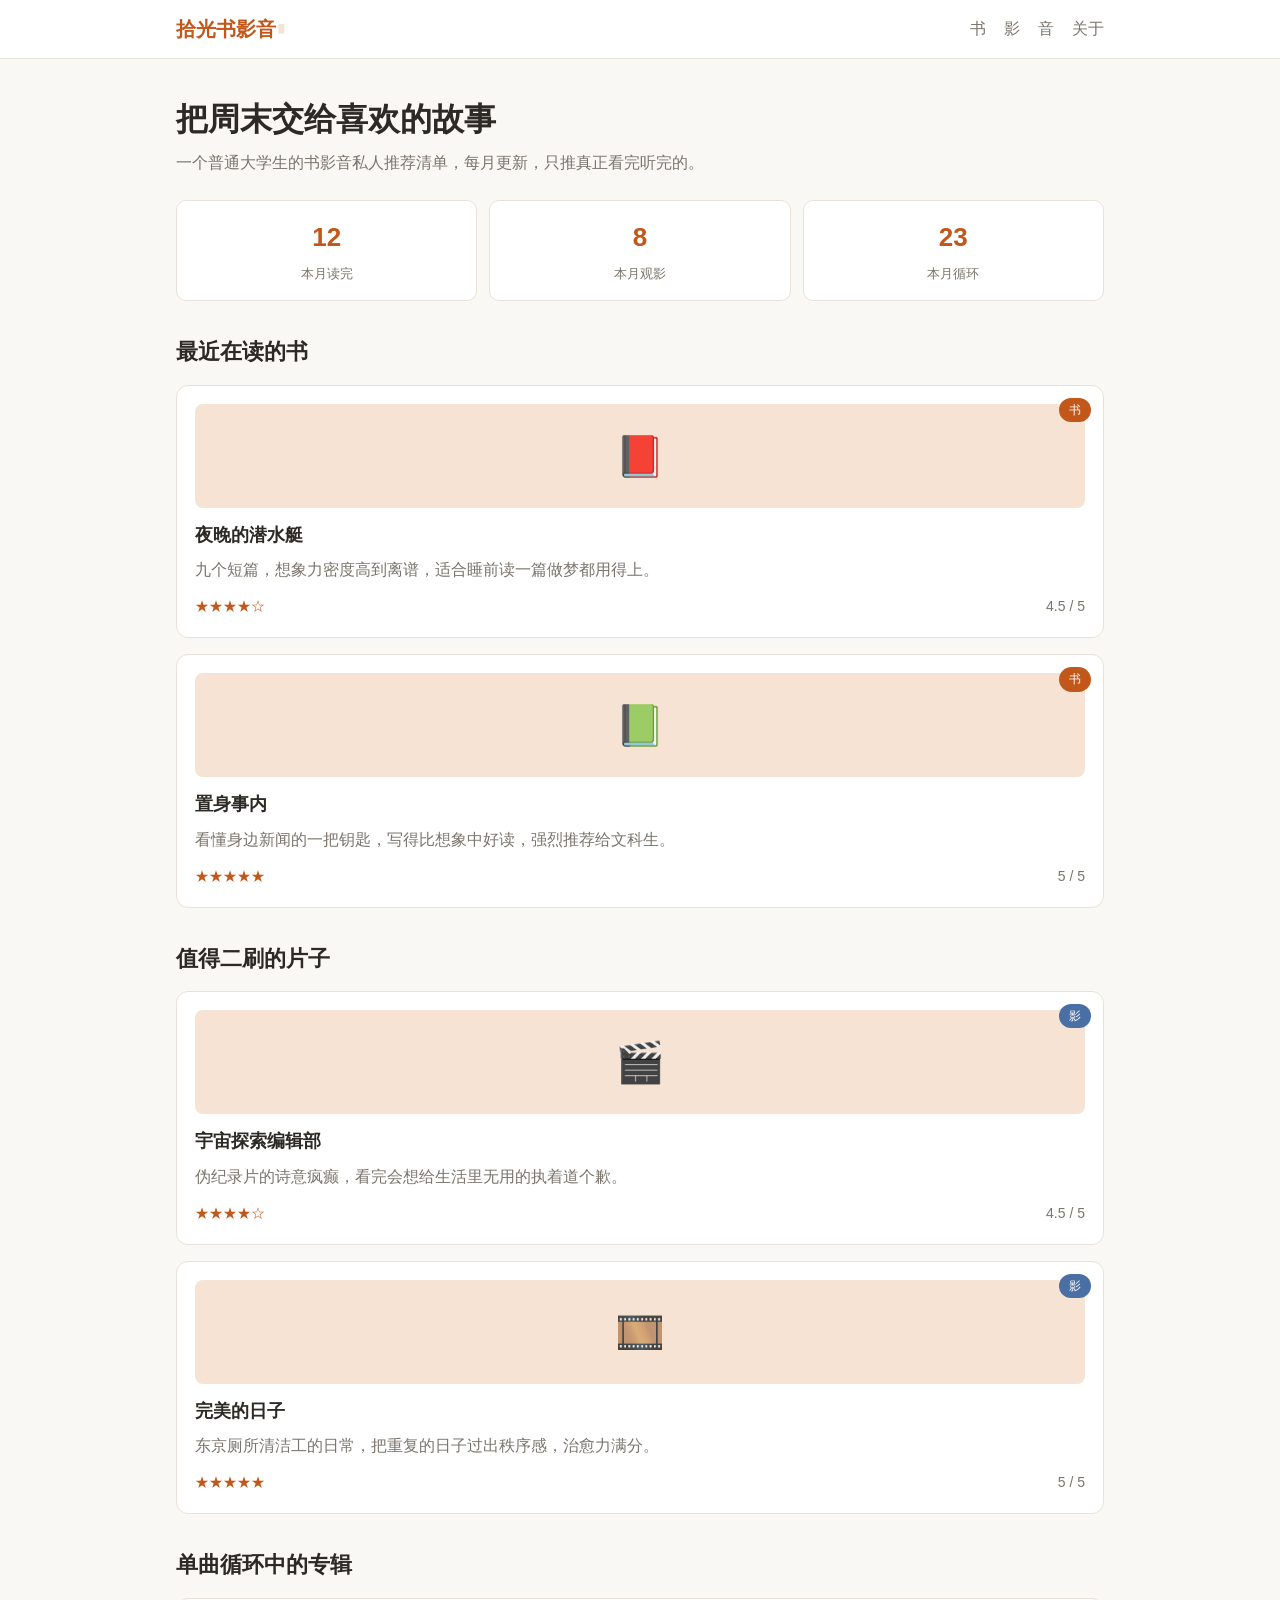
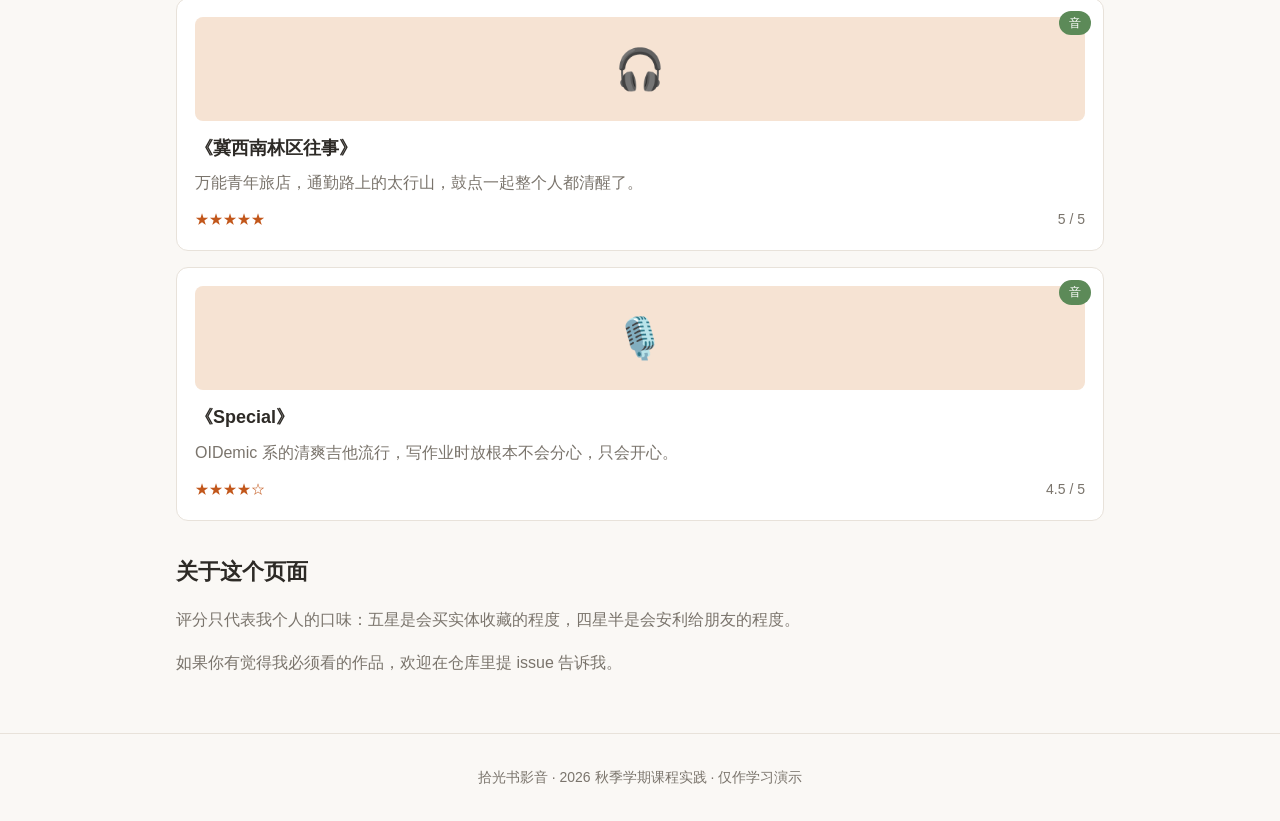
==== topic-page/index.html @ 971799de "自主实践：搭建书影音专题页结构与移动优先基础样式（手机单列）" ====
<!DOCTYPE html>
<html lang="zh-CN">
<head>
  <meta charset="UTF-8">
  <meta name="viewport" content="width=device-width, initial-scale=1.0">
  <title>拾光书影音 · 我的推荐手账</title>
  <link rel="stylesheet" href="css/style.css">
</head>
<body>
  <header class="site-header">
    <nav class="nav-wrap">
      <a class="logo" href="#top">拾光书影音<span class="logo-dot">▮</span></a>
      <div class="main-nav" id="mainNav">
        <a href="#books">书</a>
        <a href="#movies">影</a>
        <a href="#music">音</a>
        <a href="#about">关于</a>
      </div>
    </nav>
  </header>

  <main id="top">
    <section class="hero">
      <h1 class="hero-title">把周末交给喜欢的故事</h1>
      <p class="hero-sub">一个普通大学生的书影音私人推荐清单，每月更新，只推真正看完听完的。</p>
    </section>

    <section class="stats" aria-label="本月记录">
      <div class="stat">
        <strong>12</strong>
        <span>本月读完</span>
      </div>
      <div class="stat">
        <strong>8</strong>
        <span>本月观影</span>
      </div>
      <div class="stat">
        <strong>23</strong>
        <span>本月循环</span>
      </div>
    </section>

    <section id="books" class="shelf">
      <h2 class="section-title">最近在读的书</h2>
      <div class="card-grid">
        <article class="pick-card">
          <div class="pick-cover" aria-hidden="true">📕</div>
          <span class="pick-tag tag-book">书</span>
          <h3>夜晚的潜水艇</h3>
          <p>九个短篇，想象力密度高到离谱，适合睡前读一篇做梦都用得上。</p>
          <div class="pick-meta"><span class="stars">★★★★☆</span><span>4.5 / 5</span></div>
        </article>
        <article class="pick-card">
          <div class="pick-cover" aria-hidden="true">📗</div>
          <span class="pick-tag tag-book">书</span>
          <h3>置身事内</h3>
          <p>看懂身边新闻的一把钥匙，写得比想象中好读，强烈推荐给文科生。</p>
          <div class="pick-meta"><span class="stars">★★★★★</span><span>5 / 5</span></div>
        </article>
      </div>
    </section>

    <section id="movies" class="shelf">
      <h2 class="section-title">值得二刷的片子</h2>
      <div class="card-grid">
        <article class="pick-card">
          <div class="pick-cover" aria-hidden="true">🎬</div>
          <span class="pick-tag tag-movie">影</span>
          <h3>宇宙探索编辑部</h3>
          <p>伪纪录片的诗意疯癫，看完会想给生活里无用的执着道个歉。</p>
          <div class="pick-meta"><span class="stars">★★★★☆</span><span>4.5 / 5</span></div>
        </article>
        <article class="pick-card">
          <div class="pick-cover" aria-hidden="true">🎞️</div>
          <span class="pick-tag tag-movie">影</span>
          <h3>完美的日子</h3>
          <p>东京厕所清洁工的日常，把重复的日子过出秩序感，治愈力满分。</p>
          <div class="pick-meta"><span class="stars">★★★★★</span><span>5 / 5</span></div>
        </article>
      </div>
    </section>

    <section id="music" class="shelf">
      <h2 class="section-title">单曲循环中的专辑</h2>
      <div class="card-grid">
        <article class="pick-card">
          <div class="pick-cover" aria-hidden="true">🎧</div>
          <span class="pick-tag tag-music">音</span>
          <h3>《冀西南林区往事》</h3>
          <p>万能青年旅店，通勤路上的太行山，鼓点一起整个人都清醒了。</p>
          <div class="pick-meta"><span class="stars">★★★★★</span><span>5 / 5</span></div>
        </article>
        <article class="pick-card">
          <div class="pick-cover" aria-hidden="true">🎙️</div>
          <span class="pick-tag tag-music">音</span>
          <h3>《Special》</h3>
          <p>OIDemic 系的清爽吉他流行，写作业时放根本不会分心，只会开心。</p>
          <div class="pick-meta"><span class="stars">★★★★☆</span><span>4.5 / 5</span></div>
        </article>
      </div>
    </section>

    <section id="about" class="about">
      <h2 class="section-title">关于这个页面</h2>
      <p>评分只代表我个人的口味：五星是会买实体收藏的程度，四星半是会安利给朋友的程度。</p>
      <p>如果你有觉得我必须看的作品，欢迎在仓库里提 issue 告诉我。</p>
    </section>
  </main>

  <footer class="site-footer">
    <p>拾光书影音 · 2026 秋季学期课程实践 · 仅作学习演示</p>
  </footer>
</body>
</html>
---- topic-page/css/style.css ----
/* ========= 拾光书影音 · 移动优先 =========
   第一阶段：手机单列基础样式
   断点规划：768px（平板）/ 992px（桌面），后续按布局变坏处调整 */

:root {
  --bg: #faf8f5;
  --surface: #ffffff;
  --text: #2d2a26;
  --text-soft: #7a746c;
  --brand: #c2571b;
  --brand-soft: #f6e3d3;
  --line: #e8e2da;
}

* { box-sizing: border-box; }

body {
  margin: 0;
  font-family: "PingFang SC", "Microsoft YaHei", sans-serif;
  background: var(--bg);
  color: var(--text);
  line-height: 1.7;
}

img { max-width: 100%; height: auto; }

/* ---------- 顶部导航（Flex） ---------- */
.site-header {
  position: sticky;
  top: 0;
  background: var(--surface);
  border-bottom: 1px solid var(--line);
  z-index: 10;
}

.nav-wrap {
  max-width: 960px;
  margin: 0 auto;
  padding: 12px 16px;
  display: flex;
  justify-content: space-between;
  align-items: center;
  flex-wrap: wrap;
  gap: 8px;
}

.logo {
  font-weight: 700;
  color: var(--brand);
  text-decoration: none;
  font-size: 20px;
}

.logo-dot { color: var(--brand-soft); }

.main-nav {
  display: flex;
  gap: 18px;
}

.main-nav a {
  color: var(--text-soft);
  text-decoration: none;
}

.main-nav a:hover { color: var(--brand); }

/* ---------- Hero ---------- */
.hero {
  max-width: 960px;
  margin: 0 auto;
  padding: 40px 16px 24px;
}

.hero-title {
  margin: 0 0 8px;
  font-size: 32px;
  line-height: 1.3;
}

.hero-sub {
  margin: 0;
  color: var(--text-soft);
}

/* ---------- 数据条 ---------- */
.stats {
  max-width: 960px;
  margin: 0 auto;
  padding: 0 16px 8px;
  display: flex;
  gap: 12px;
}

.stat {
  flex: 1;
  background: var(--surface);
  border: 1px solid var(--line);
  border-radius: 10px;
  padding: 14px 8px;
  text-align: center;
}

.stat strong {
  display: block;
  font-size: 26px;
  color: var(--brand);
}

.stat span {
  color: var(--text-soft);
  font-size: 13px;
}

/* ---------- 区块与卡片（基础：单列堆叠） ---------- */
.shelf {
  max-width: 960px;
  margin: 0 auto;
  padding: 24px 16px 8px;
}

.section-title {
  margin: 0 0 14px;
  font-size: 22px;
}

.card-grid {
  display: grid;
  grid-template-columns: 1fr;
  gap: 16px;
}

.pick-card {
  position: relative;
  background: var(--surface);
  border: 1px solid var(--line);
  border-radius: 12px;
  padding: 18px;
}

.pick-cover {
  font-size: 40px;
  background: var(--brand-soft);
  border-radius: 8px;
  text-align: center;
  padding: 18px 0;
  margin-bottom: 12px;
}

.pick-card h3 {
  margin: 0 0 6px;
  font-size: 18px;
}

.pick-card p {
  margin: 0 0 12px;
  color: var(--text-soft);
}

.pick-tag {
  position: absolute;
  top: 12px;
  right: 12px;
  font-size: 12px;
  padding: 2px 10px;
  border-radius: 999px;
  background: var(--brand);
  color: #fff;
}

.tag-movie { background: #4a6fa5; }
.tag-music { background: #5c8a58; }

.pick-meta {
  display: flex;
  justify-content: space-between;
  align-items: center;
  color: var(--text-soft);
  font-size: 14px;
}

.stars { color: var(--brand); }

/* ---------- 关于 ---------- */
.about {
  max-width: 960px;
  margin: 0 auto;
  padding: 24px 16px 40px;
}

.about p { color: var(--text-soft); }

/* ---------- 页脚 ---------- */
.site-footer {
  border-top: 1px solid var(--line);
  padding: 18px 16px;
  text-align: center;
  color: var(--text-soft);
  font-size: 14px;
}
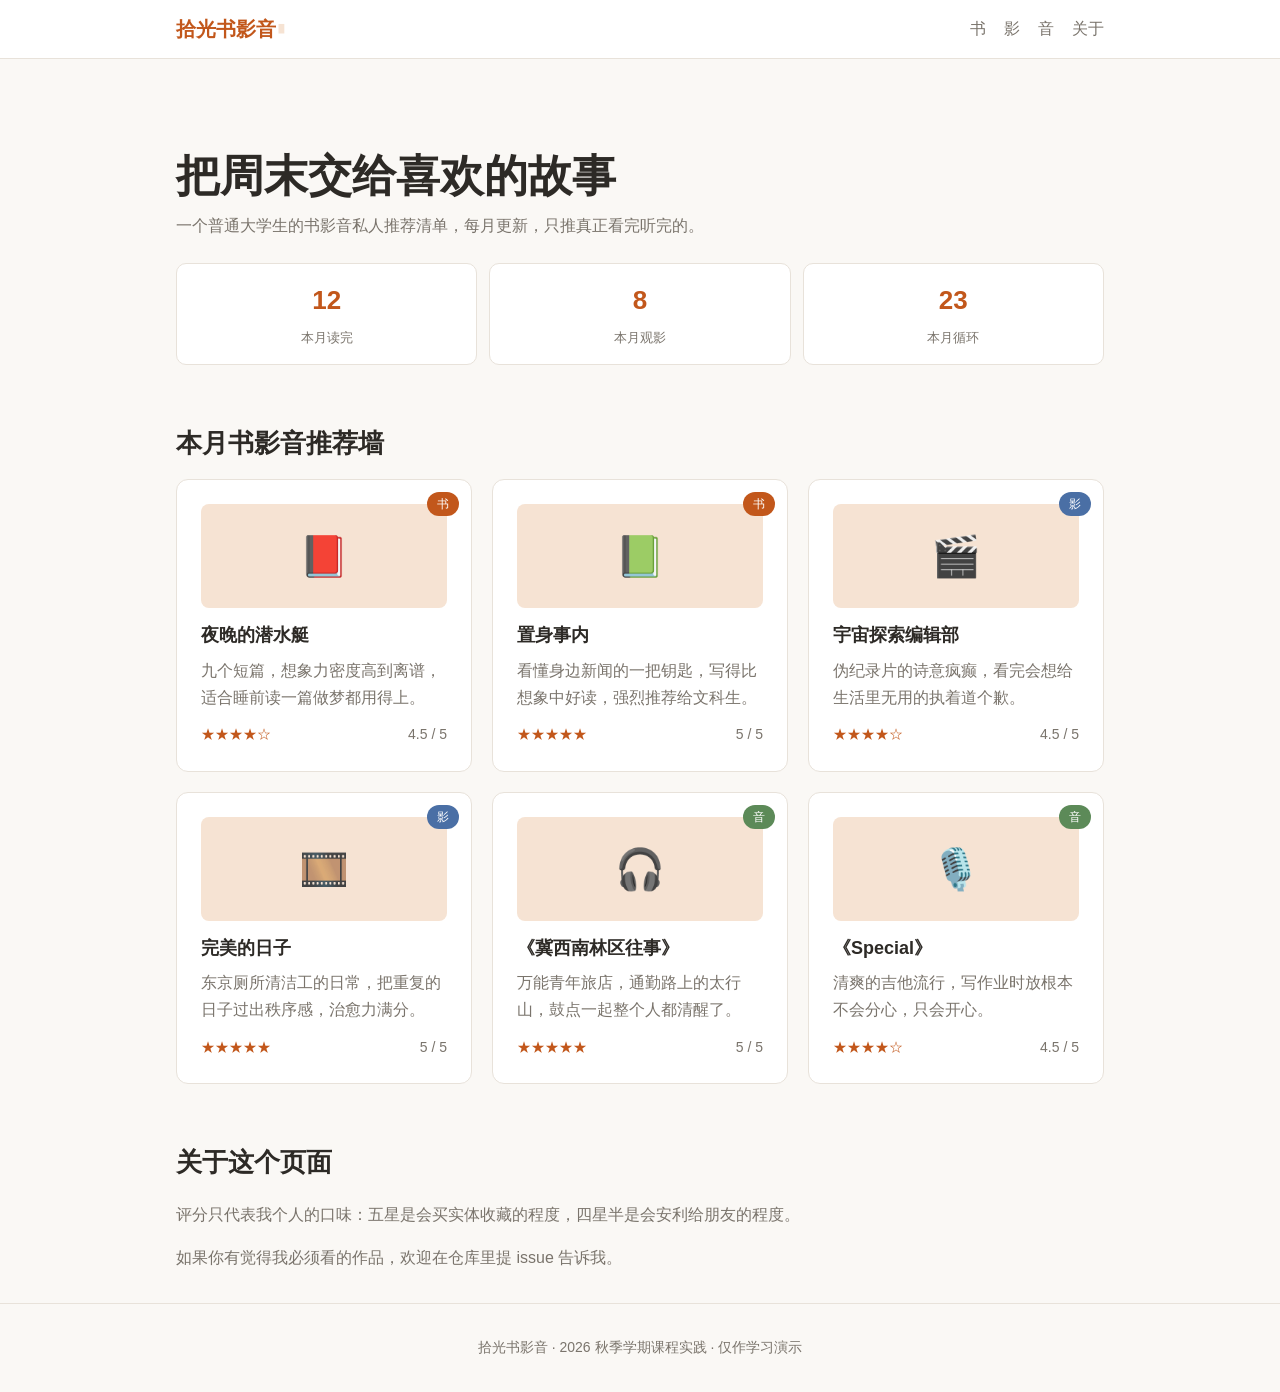
==== commit 84fe8988: "自主实践：合并三区块为单一Grid推荐墙，三档1/2/3列变化更直观" ====
--- a/topic-page/index.html
+++ b/topic-page/index.html
@@ -40,10 +40,10 @@
       </div>
     </section>
 
-    <section id="books" class="shelf">
-      <h2 class="section-title">最近在读的书</h2>
+    <section id="wall" class="shelf">
+      <h2 class="section-title">本月书影音推荐墙</h2>
       <div class="card-grid">
-        <article class="pick-card">
+        <article class="pick-card" id="books">
           <div class="pick-cover" aria-hidden="true">📕</div>
           <span class="pick-tag tag-book">书</span>
           <h3>夜晚的潜水艇</h3>
@@ -57,13 +57,7 @@
           <p>看懂身边新闻的一把钥匙，写得比想象中好读，强烈推荐给文科生。</p>
           <div class="pick-meta"><span class="stars">★★★★★</span><span>5 / 5</span></div>
         </article>
-      </div>
-    </section>
-
-    <section id="movies" class="shelf">
-      <h2 class="section-title">值得二刷的片子</h2>
-      <div class="card-grid">
-        <article class="pick-card">
+        <article class="pick-card" id="movies">
           <div class="pick-cover" aria-hidden="true">🎬</div>
           <span class="pick-tag tag-movie">影</span>
           <h3>宇宙探索编辑部</h3>
@@ -77,13 +71,7 @@
           <p>东京厕所清洁工的日常，把重复的日子过出秩序感，治愈力满分。</p>
           <div class="pick-meta"><span class="stars">★★★★★</span><span>5 / 5</span></div>
         </article>
-      </div>
-    </section>
-
-    <section id="music" class="shelf">
-      <h2 class="section-title">单曲循环中的专辑</h2>
-      <div class="card-grid">
-        <article class="pick-card">
+        <article class="pick-card" id="music">
           <div class="pick-cover" aria-hidden="true">🎧</div>
           <span class="pick-tag tag-music">音</span>
           <h3>《冀西南林区往事》</h3>
@@ -94,7 +82,7 @@
           <div class="pick-cover" aria-hidden="true">🎙️</div>
           <span class="pick-tag tag-music">音</span>
           <h3>《Special》</h3>
-          <p>OIDemic 系的清爽吉他流行，写作业时放根本不会分心，只会开心。</p>
+          <p>清爽的吉他流行，写作业时放根本不会分心，只会开心。</p>
           <div class="pick-meta"><span class="stars">★★★★☆</span><span>4.5 / 5</span></div>
         </article>
       </div>
--- a/topic-page/css/style.css
+++ b/topic-page/css/style.css
@@ -74,7 +74,11 @@
 
 .hero-title {
   margin: 0 0 8px;
-  font-size: 32px;
+  /* 研究任务1：流式排版。计算式 clamp(28px, 3.5vw + 14px, 44px)
+     375px: 3.5%*375+14 = 27.1px < 28px → 取下限 28px
+     768px: 3.5%*768+14 = 40.9px → 落在斜坡内线性增长
+     1200px: 3.5%*1200+14 = 56px > 44px → 取上限 44px 封顶 */
+  font-size: clamp(28px, 3.5vw + 14px, 44px);
   line-height: 1.3;
 }
 
@@ -121,12 +125,14 @@
 
 .section-title {
   margin: 0 0 14px;
-  font-size: 22px;
+  /* 研究任务1：第二处替换固定px字号。clamp(20px, 1.5vw + 12px, 26px)
+     375px: 17.6px < 20px → 20px；768px: 23.5px；1200px: 30px > 26px → 26px */
+  font-size: clamp(20px, 1.5vw + 12px, 26px);
 }
 
 .card-grid {
   display: grid;
-  grid-template-columns: 1fr;
+  grid-template-columns: repeat(auto-fit, minmax(280px, 1fr));
   gap: 16px;
 }
 
@@ -198,3 +204,62 @@
   color: var(--text-soft);
   font-size: 14px;
 }
+
+/* ========= 第二阶段：媒体查询逐档增强 =========
+   断点定在布局开始变坏处：768px 起单列卡片开始显空、
+   标题比例失衡；992px 起内容需要更大留白与卡片内距 */
+
+@media (min-width: 768px) {
+  .hero { padding-top: 64px; }
+  .shelf, .about { padding-top: 32px; }
+  .stats { padding-bottom: 16px; }
+}
+
+@media (min-width: 992px) {
+  .hero { padding-top: 88px; }
+  .card-grid { gap: 20px; }
+  .pick-card { padding: 24px; }
+  .shelf, .about { padding-top: 40px; padding-bottom: 16px; }
+}
+
+/* ========= 研究任务2：深色模式 =========
+   prefers-color-scheme 跟随操作系统外观设置切换；
+   颜色全部走 CSS 变量，这里只需换一组变量值 */
+@media (prefers-color-scheme: dark) {
+  :root {
+    --bg: #17161a;
+    --surface: #232228;
+    --text: #ece9e4;
+    --text-soft: #a39d94;
+    --brand: #e58a4e;
+    --brand-soft: #3a2c22;
+    --line: #38353c;
+  }
+}
+
+/* ========= 研究任务3：打印样式 =========
+   目标：打印预览时隐藏导航/页脚、正文单栏、省墨 */
+
+@media print {
+  /* 导航和页脚在纸上没有意义，整块隐藏 */
+  .site-header, .site-footer { display: none; }
+
+  /* 屏幕用的米色底和留白改为白底黑字，省墨且清晰 */
+  body { background: #fff; color: #000; }
+
+  /* Grid 多列改回块级单栏，卡片按文档流纵向排列 */
+  .card-grid { display: block; }
+
+  /* 一张卡片不跨页断开，保留细边框区分卡片 */
+  .pick-card {
+    break-inside: avoid;
+    border: 1px solid #bbb;
+    margin-bottom: 12px;
+  }
+
+  /* 取消屏幕版的大留白，让内容铺满纸面 */
+  .hero, .shelf, .about { max-width: none; padding: 8px 0; }
+
+  /* 链接打印出来没有可点击性，颜色回归正文并去下划线 */
+  .main-nav a, .logo { color: #000; text-decoration: none; }
+}
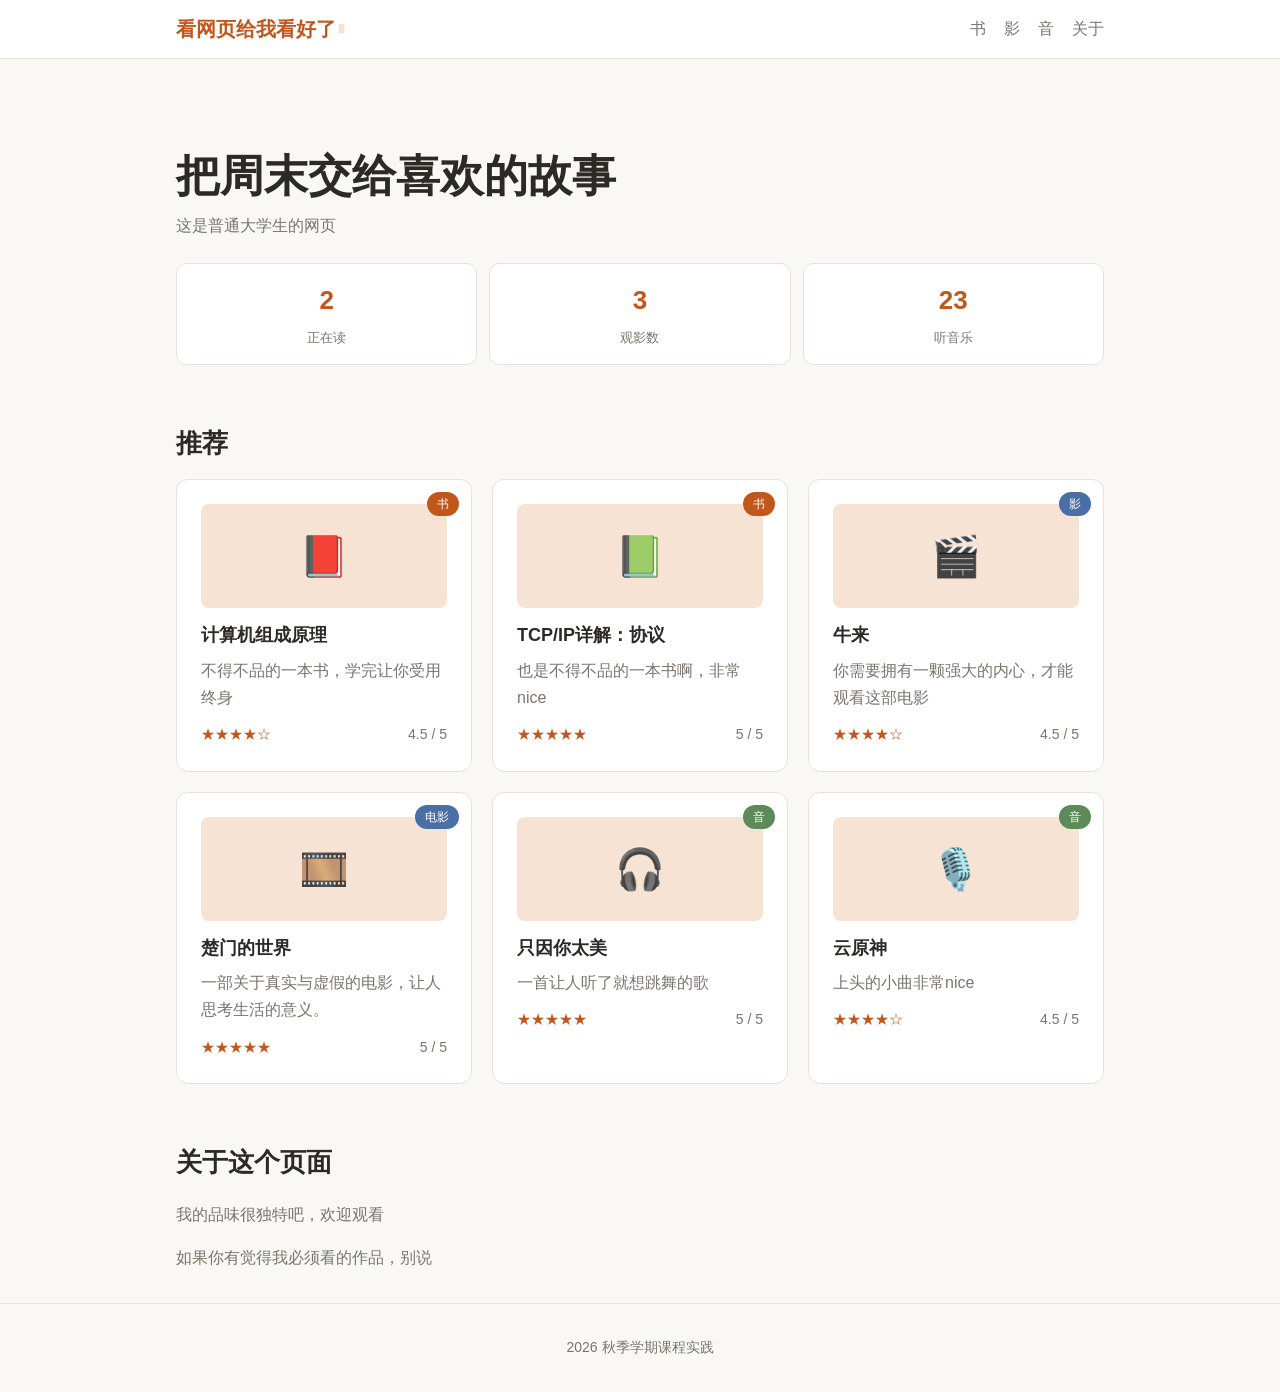
==== commit 776393d2: "修复了一些已知问，优化了部分内容" ====
--- a/topic-page/index.html
+++ b/topic-page/index.html
@@ -3,13 +3,13 @@
 <head>
   <meta charset="UTF-8">
   <meta name="viewport" content="width=device-width, initial-scale=1.0">
-  <title>拾光书影音 · 我的推荐手账</title>
+  <title>哦吼吼，这是我推荐的书</title>
   <link rel="stylesheet" href="css/style.css">
 </head>
 <body>
   <header class="site-header">
     <nav class="nav-wrap">
-      <a class="logo" href="#top">拾光书影音<span class="logo-dot">▮</span></a>
+      <a class="logo" href="#top">看网页给我看好了<span class="logo-dot">▮</span></a>
       <div class="main-nav" id="mainNav">
         <a href="#books">书</a>
         <a href="#movies">影</a>
@@ -22,67 +22,67 @@
   <main id="top">
     <section class="hero">
       <h1 class="hero-title">把周末交给喜欢的故事</h1>
-      <p class="hero-sub">一个普通大学生的书影音私人推荐清单，每月更新，只推真正看完听完的。</p>
+      <p class="hero-sub">这是普通大学生的网页</p>
     </section>
 
     <section class="stats" aria-label="本月记录">
       <div class="stat">
-        <strong>12</strong>
-        <span>本月读完</span>
+        <strong>2</strong>
+        <span>正在读</span>
       </div>
       <div class="stat">
-        <strong>8</strong>
-        <span>本月观影</span>
+        <strong>3</strong>
+        <span>观影数</span>
       </div>
       <div class="stat">
         <strong>23</strong>
-        <span>本月循环</span>
+        <span>听音乐</span>
       </div>
     </section>
 
     <section id="wall" class="shelf">
-      <h2 class="section-title">本月书影音推荐墙</h2>
+      <h2 class="section-title">推荐</h2>
       <div class="card-grid">
         <article class="pick-card" id="books">
           <div class="pick-cover" aria-hidden="true">📕</div>
           <span class="pick-tag tag-book">书</span>
-          <h3>夜晚的潜水艇</h3>
-          <p>九个短篇，想象力密度高到离谱，适合睡前读一篇做梦都用得上。</p>
+          <h3>计算机组成原理</h3>
+          <p>不得不品的一本书，学完让你受用终身</p>
           <div class="pick-meta"><span class="stars">★★★★☆</span><span>4.5 / 5</span></div>
         </article>
         <article class="pick-card">
           <div class="pick-cover" aria-hidden="true">📗</div>
           <span class="pick-tag tag-book">书</span>
-          <h3>置身事内</h3>
-          <p>看懂身边新闻的一把钥匙，写得比想象中好读，强烈推荐给文科生。</p>
+          <h3>TCP/IP详解：协议</h3>
+          <p>也是不得不品的一本书啊，非常nice</p>
           <div class="pick-meta"><span class="stars">★★★★★</span><span>5 / 5</span></div>
         </article>
         <article class="pick-card" id="movies">
           <div class="pick-cover" aria-hidden="true">🎬</div>
           <span class="pick-tag tag-movie">影</span>
-          <h3>宇宙探索编辑部</h3>
-          <p>伪纪录片的诗意疯癫，看完会想给生活里无用的执着道个歉。</p>
+          <h3>牛来</h3>
+          <p>你需要拥有一颗强大的内心，才能观看这部电影</p>
           <div class="pick-meta"><span class="stars">★★★★☆</span><span>4.5 / 5</span></div>
         </article>
         <article class="pick-card">
           <div class="pick-cover" aria-hidden="true">🎞️</div>
-          <span class="pick-tag tag-movie">影</span>
-          <h3>完美的日子</h3>
-          <p>东京厕所清洁工的日常，把重复的日子过出秩序感，治愈力满分。</p>
+          <span class="pick-tag tag-movie">电影</span>
+          <h3>楚门的世界</h3>
+          <p>一部关于真实与虚假的电影，让人思考生活的意义。</p>
           <div class="pick-meta"><span class="stars">★★★★★</span><span>5 / 5</span></div>
         </article>
         <article class="pick-card" id="music">
           <div class="pick-cover" aria-hidden="true">🎧</div>
           <span class="pick-tag tag-music">音</span>
-          <h3>《冀西南林区往事》</h3>
-          <p>万能青年旅店，通勤路上的太行山，鼓点一起整个人都清醒了。</p>
+          <h3>只因你太美</h3>
+          <p>一首让人听了就想跳舞的歌</p>
           <div class="pick-meta"><span class="stars">★★★★★</span><span>5 / 5</span></div>
         </article>
         <article class="pick-card">
           <div class="pick-cover" aria-hidden="true">🎙️</div>
           <span class="pick-tag tag-music">音</span>
-          <h3>《Special》</h3>
-          <p>清爽的吉他流行，写作业时放根本不会分心，只会开心。</p>
+          <h3>云原神</h3>
+          <p>上头的小曲非常nice</p>
           <div class="pick-meta"><span class="stars">★★★★☆</span><span>4.5 / 5</span></div>
         </article>
       </div>
@@ -90,13 +90,13 @@
 
     <section id="about" class="about">
       <h2 class="section-title">关于这个页面</h2>
-      <p>评分只代表我个人的口味：五星是会买实体收藏的程度，四星半是会安利给朋友的程度。</p>
-      <p>如果你有觉得我必须看的作品，欢迎在仓库里提 issue 告诉我。</p>
+      <p>我的品味很独特吧，欢迎观看</p>
+      <p>如果你有觉得我必须看的作品，别说</p>
     </section>
   </main>
 
   <footer class="site-footer">
-    <p>拾光书影音 · 2026 秋季学期课程实践 · 仅作学习演示</p>
+    <p>2026 秋季学期课程实践</p>
   </footer>
 </body>
 </html>
--- a/topic-page/css/style.css
+++ b/topic-page/css/style.css
@@ -257,9 +257,12 @@
     margin-bottom: 12px;
   }
 
-  /* 取消屏幕版的大留白，让内容铺满纸面 */
-  .hero, .shelf, .about { max-width: none; padding: 8px 0; }
+  /* 取消屏幕版的大留白，仅保留纸面左右安全边距 */
+  .hero, .shelf, .about { max-width: none; padding: 8px 16px; }
 
   /* 链接打印出来没有可点击性，颜色回归正文并去下划线 */
   .main-nav a, .logo { color: #000; text-decoration: none; }
-}
+
+  /* 评分星与类型标签的颜色在黑白打印下保持可读 */
+  .stars, .stat strong { color: #000; }
+}
